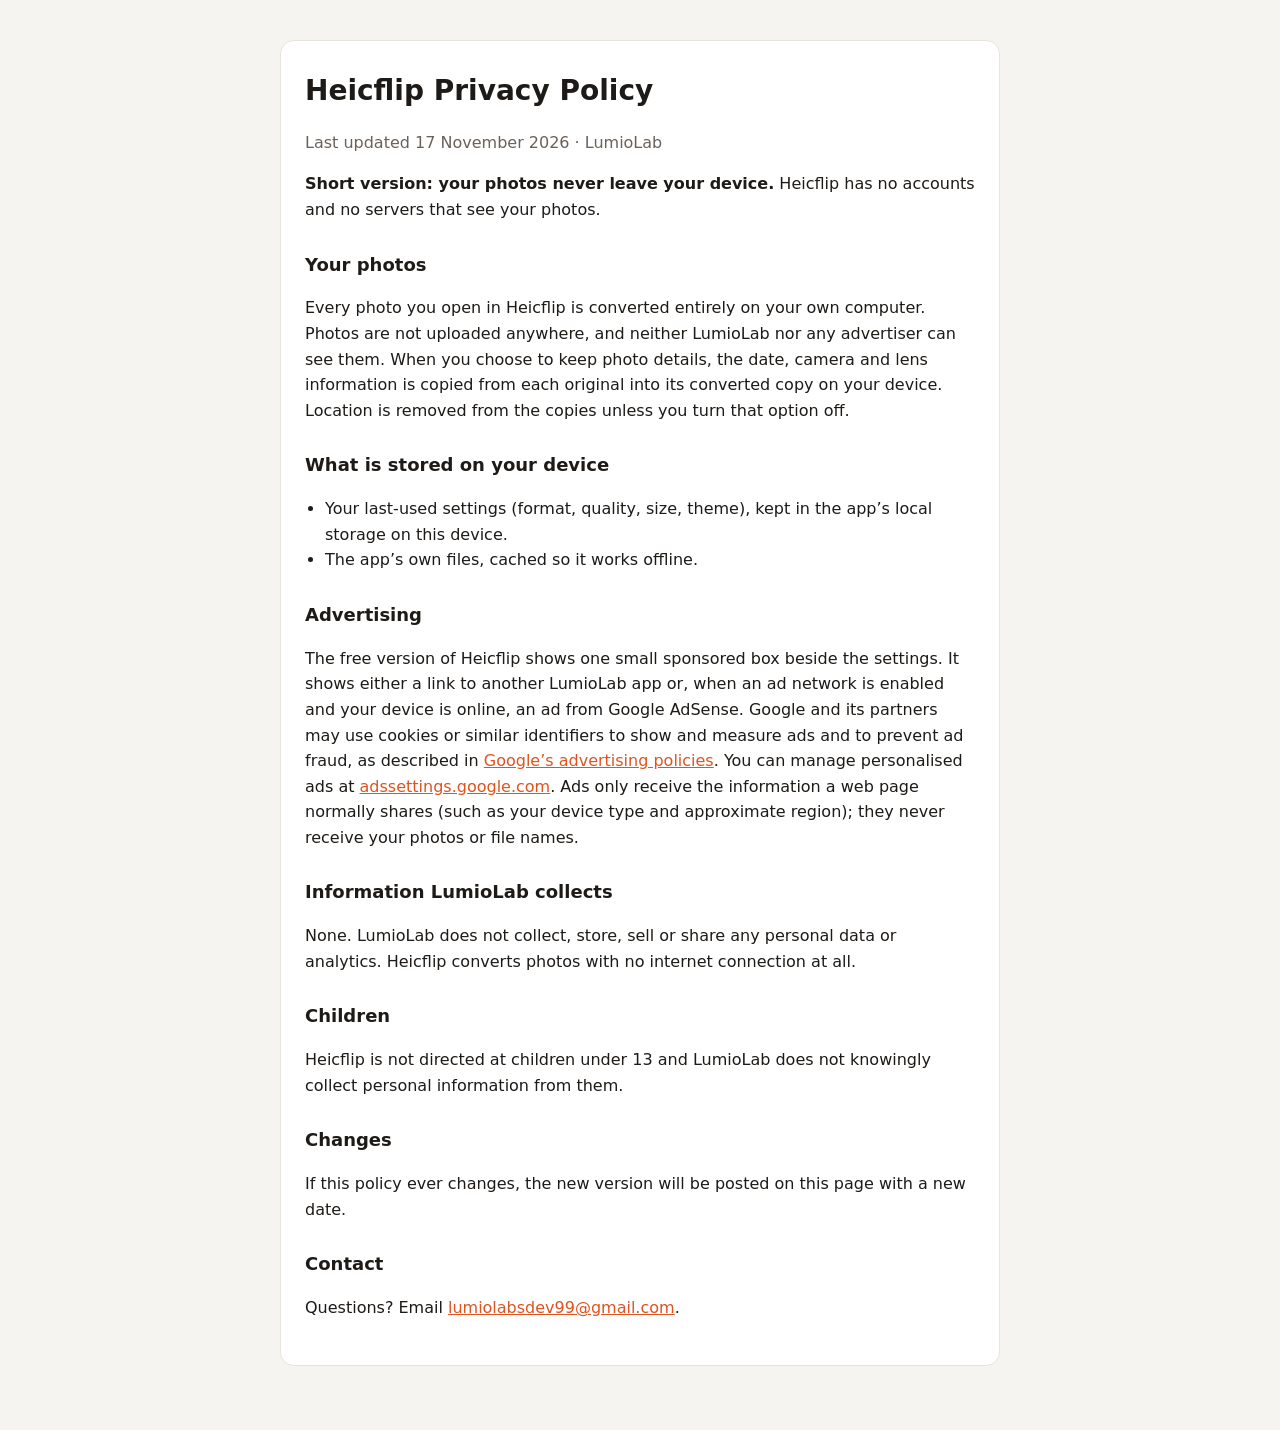
==== privacy.html @ 84a974f2 "Heicflip 1.0.0" ====
<!doctype html>
<html lang="en"><head><meta charset="utf-8"><meta name="viewport" content="width=device-width,initial-scale=1">
<title>Heicflip Privacy Policy</title>
<style>
:root{--bg:#f6f4f1;--card:#fff;--text:#1d1a17;--muted:#6a625a;--line:#e8e3dd;--accent:#e0531f;color-scheme:light dark}
@media (prefers-color-scheme:dark){:root{--bg:#18171a;--card:#211f23;--text:#f1ede9;--muted:#b0a79f;--line:#332f35;--accent:#ff7a45}}
body{margin:0;background:var(--bg);color:var(--text);font:16px/1.6 "Segoe UI Variable Text","Segoe UI",system-ui,-apple-system,sans-serif}
main{max-width:720px;margin:0 auto;padding:40px 16px 64px}
.card{background:var(--card);border:1px solid var(--line);border-radius:14px;padding:28px 24px}
h1{font-size:28px;margin:0 0 4px}h2{font-size:18px;margin:28px 0 6px}
.muted{color:var(--muted)}a{color:var(--accent)}ul{padding-left:20px}
</style></head><body><main><div class="card">
<h1>Heicflip Privacy Policy</h1>
<p class="muted">Last updated 17 November 2026 · LumioLab</p>
<p><strong>Short version: your photos never leave your device.</strong> Heicflip has no accounts and no servers that see your photos.</p>
<h2>Your photos</h2>
<p>Every photo you open in Heicflip is converted entirely on your own computer. Photos are not uploaded anywhere, and neither LumioLab nor any advertiser can see them. When you choose to keep photo details, the date, camera and lens information is copied from each original into its converted copy on your device. Location is removed from the copies unless you turn that option off.</p>
<h2>What is stored on your device</h2>
<ul><li>Your last-used settings (format, quality, size, theme), kept in the app’s local storage on this device.</li>
<li>The app’s own files, cached so it works offline.</li></ul>
<h2>Advertising</h2>
<p>The free version of Heicflip shows one small sponsored box beside the settings. It shows either a link to another LumioLab app or, when an ad network is enabled and your device is online, an ad from Google AdSense. Google and its partners may use cookies or similar identifiers to show and measure ads and to prevent ad fraud, as described in <a href="https://policies.google.com/technologies/ads">Google’s advertising policies</a>. You can manage personalised ads at <a href="https://adssettings.google.com">adssettings.google.com</a>. Ads only receive the information a web page normally shares (such as your device type and approximate region); they never receive your photos or file names.</p>
<h2>Information LumioLab collects</h2>
<p>None. LumioLab does not collect, store, sell or share any personal data or analytics. Heicflip converts photos with no internet connection at all.</p>
<h2>Children</h2>
<p>Heicflip is not directed at children under 13 and LumioLab does not knowingly collect personal information from them.</p>
<h2>Changes</h2>
<p>If this policy ever changes, the new version will be posted on this page with a new date.</p>
<h2>Contact</h2>
<p>Questions? Email <a href="mailto:lumiolabsdev99@gmail.com">lumiolabsdev99@gmail.com</a>.</p>
</div></main></body></html>
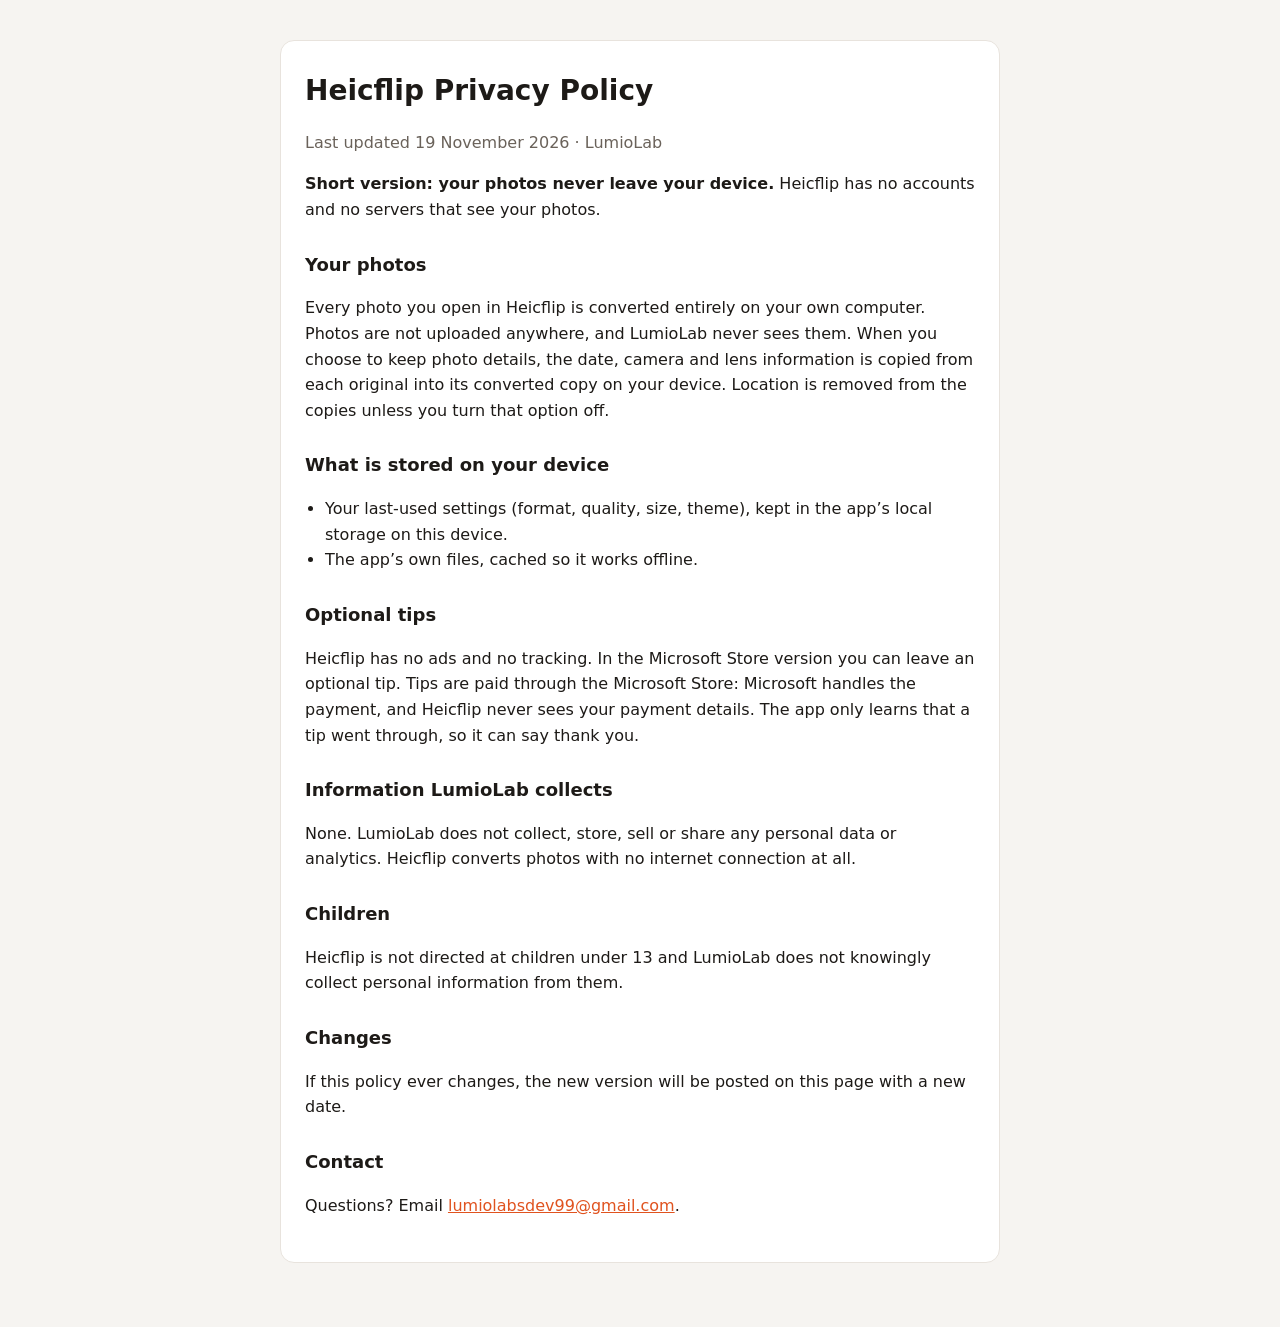
==== commit 268b8a8a: "Heicflip 1.1.0: no ads, optional Microsoft Store tips, Store landing page in plain browsers" ====
--- a/privacy.html
+++ b/privacy.html
@@ -11,15 +11,15 @@
 .muted{color:var(--muted)}a{color:var(--accent)}ul{padding-left:20px}
 </style></head><body><main><div class="card">
 <h1>Heicflip Privacy Policy</h1>
-<p class="muted">Last updated 17 November 2026 · LumioLab</p>
+<p class="muted">Last updated 19 November 2026 · LumioLab</p>
 <p><strong>Short version: your photos never leave your device.</strong> Heicflip has no accounts and no servers that see your photos.</p>
 <h2>Your photos</h2>
-<p>Every photo you open in Heicflip is converted entirely on your own computer. Photos are not uploaded anywhere, and neither LumioLab nor any advertiser can see them. When you choose to keep photo details, the date, camera and lens information is copied from each original into its converted copy on your device. Location is removed from the copies unless you turn that option off.</p>
+<p>Every photo you open in Heicflip is converted entirely on your own computer. Photos are not uploaded anywhere, and LumioLab never sees them. When you choose to keep photo details, the date, camera and lens information is copied from each original into its converted copy on your device. Location is removed from the copies unless you turn that option off.</p>
 <h2>What is stored on your device</h2>
 <ul><li>Your last-used settings (format, quality, size, theme), kept in the app’s local storage on this device.</li>
 <li>The app’s own files, cached so it works offline.</li></ul>
-<h2>Advertising</h2>
-<p>The free version of Heicflip shows one small sponsored box beside the settings. It shows either a link to another LumioLab app or, when an ad network is enabled and your device is online, an ad from Google AdSense. Google and its partners may use cookies or similar identifiers to show and measure ads and to prevent ad fraud, as described in <a href="https://policies.google.com/technologies/ads">Google’s advertising policies</a>. You can manage personalised ads at <a href="https://adssettings.google.com">adssettings.google.com</a>. Ads only receive the information a web page normally shares (such as your device type and approximate region); they never receive your photos or file names.</p>
+<h2>Optional tips</h2>
+<p>Heicflip has no ads and no tracking. In the Microsoft Store version you can leave an optional tip. Tips are paid through the Microsoft Store: Microsoft handles the payment, and Heicflip never sees your payment details. The app only learns that a tip went through, so it can say thank you.</p>
 <h2>Information LumioLab collects</h2>
 <p>None. LumioLab does not collect, store, sell or share any personal data or analytics. Heicflip converts photos with no internet connection at all.</p>
 <h2>Children</h2>
